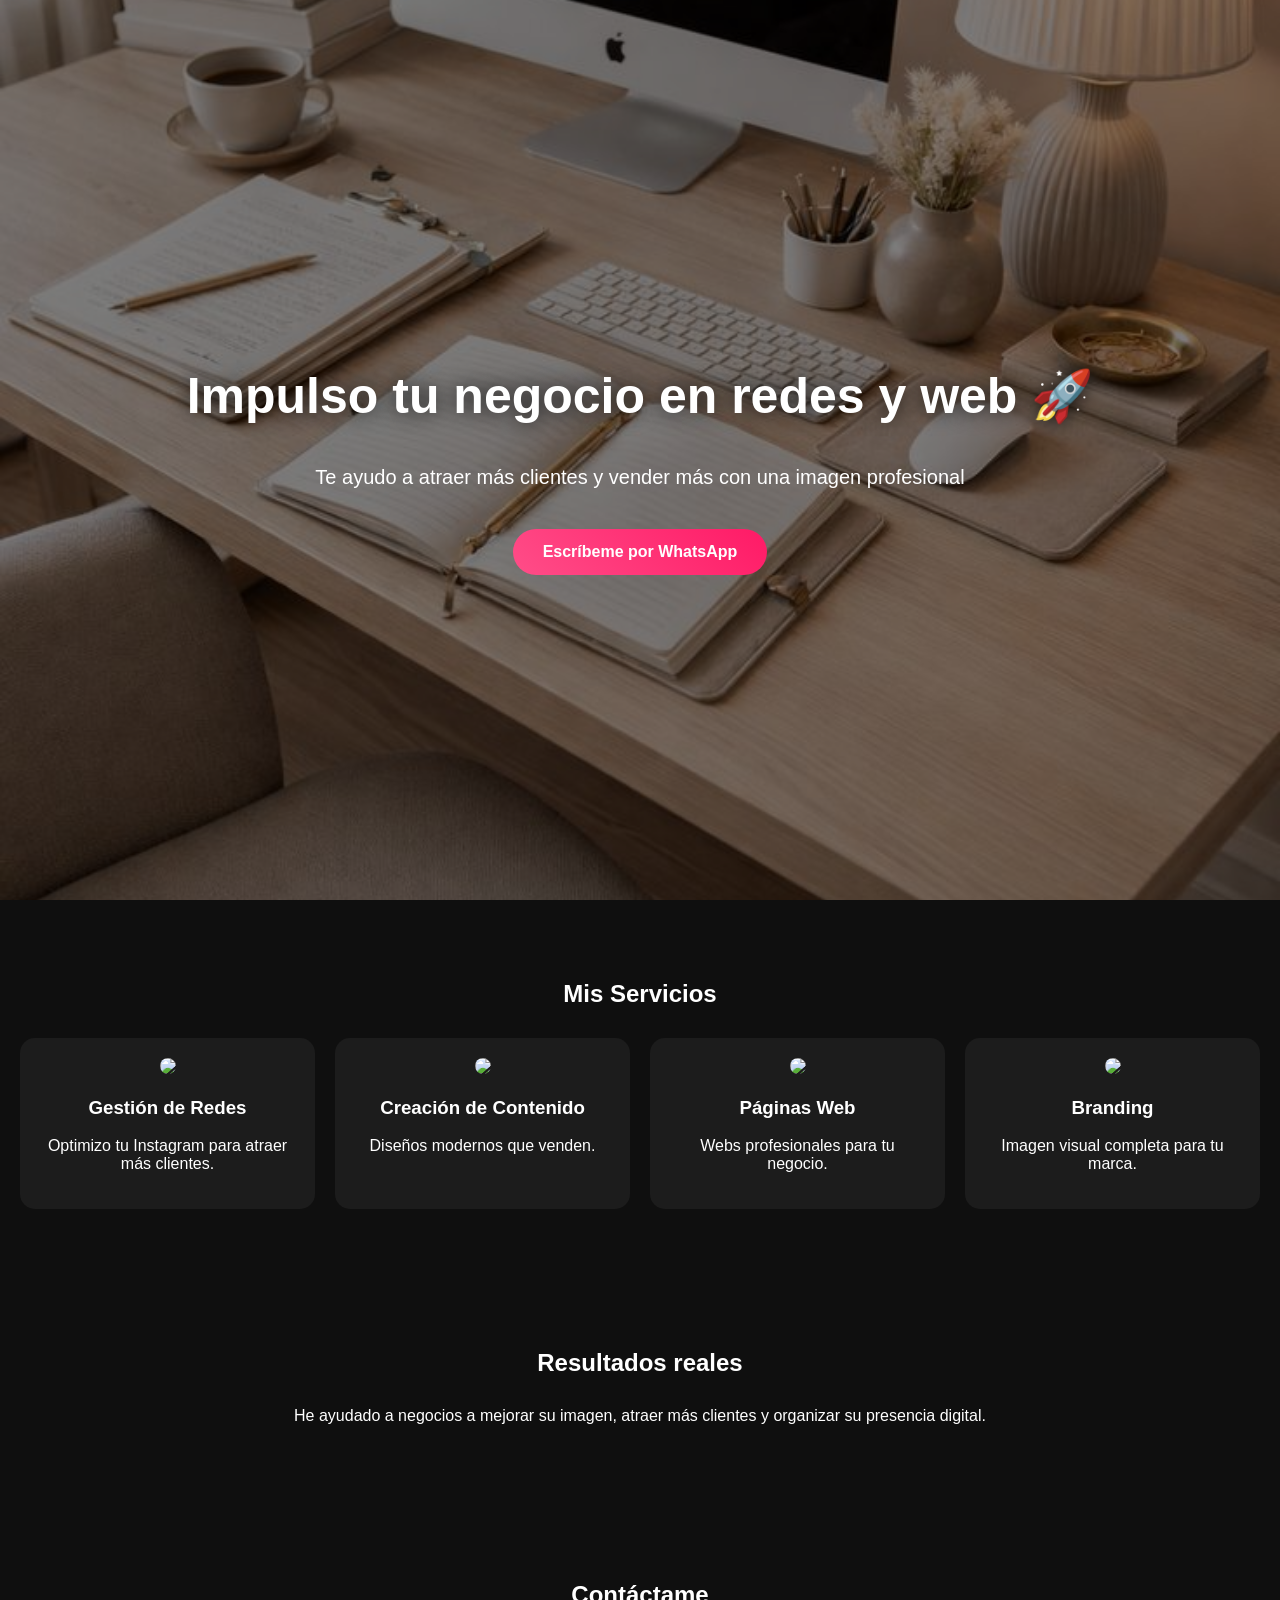
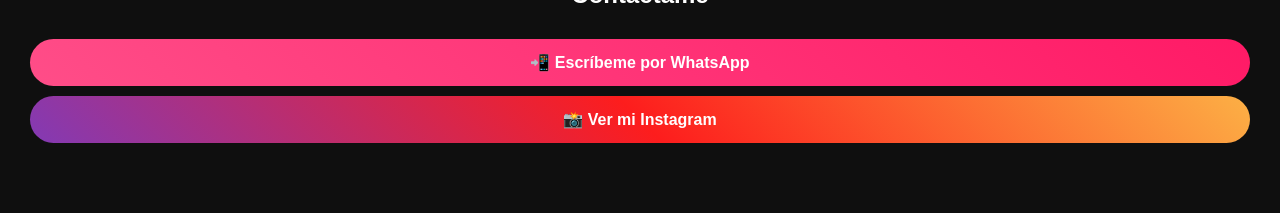
==== INDEX.HTML @ 1ae624b4 "Add files via upload" ====
<!DOCTYPE html>
<html lang="es">
<head>
<meta charset="UTF-8">
<meta name="viewport" content="width=device-width, initial-scale=1.0">
<title>Katiusca Digital Studio</title>
<style>

body {
    margin: 0;
    font-family: Arial, sans-serif;
    background: #0f0f0f;
    color: white;
}

/* PORTADA */
.hero::before {
    content: "";
    position: absolute;
    width: 100%;
    height: 100%;
    background: rgba(0,0,0,0.5);
}
.hero {
    height: 100vh;
    background: url('PORTADA.jpg') center/cover no-repeat;
    display: flex;
    align-items: center;
    justify-content: center;
    text-align: center;
    position: relative;
}

.hero h1 {
    font-size: 50px;
    text-shadow: 0px 0px 20px rgba(0,0,0,0.8);
}

.hero p {
    font-size: 20px;
}

.btn {
    background: linear-gradient(45deg, #ff4d88, #ff1a66);
    padding: 14px 30px;
    color: white;
    text-decoration: none;
    border-radius: 30px;
    display: inline-block;
    margin-top: 20px;
    font-weight: bold;
}
.btn-instagram {
    background: linear-gradient(45deg, #833ab4, #fd1d1d, #fcb045);
    padding: 14px 30px;
    color: black;
    text-decoration: none;
    border-radius: 30px;
    display: inline-block;
    margin-top: 15px;
    font-weight: bold;
}
/* SECCIONES */
.section {
    padding: 60px 20px;
    text-align: center;
}

h2 {
    margin-bottom: 30px;
}

/* SERVICIOS */
.services {
    display: grid;
    grid-template-columns: repeat(auto-fit, minmax(250px, 1fr));
    gap: 20px;
}

.card {
    background: #1c1c1c;
    padding: 20px;
    border-radius: 15px;
}
.card:hover {
    transform: scale(1.05);
    transition: 0.3s;
}
.card img {
    width: 100%;
    border-radius: 10px;
}

/* CONTACTO */
.contact a {
    display: block;
    margin: 10px;
    color: #ff4d88;
}
.section {
    padding: 60px 20px;
    text-align: center;
    animation: fadeIn 1s ease-in;
}

@keyframes fadeIn {
    from {
        opacity: 0;
        transform: translateY(20px);
    }
    to {
        opacity: 1;
        transform: translateY(0);
    }
}
.btn, .btn-instagram {
    color: white !important;
}
</style>
</head>

<body>

<!-- PORTADA -->
<section class="hero">
    <div style="position: relative; z-index: 2;">
        <h1>Impulso tu negocio en redes y web 🚀</h1>
        <p>Te ayudo a atraer más clientes y vender más con una imagen profesional</p>
       <a href="https://wa.me/18298365511" class="btn">Escríbeme por WhatsApp</a>
    </div>
</section>

<!-- SERVICIOS -->
<section class="section">
    <h2>Mis Servicios</h2>
    <div class="services">

        <div class="card">
            <img src="servicio1.jpg">
            <h3>Gestión de Redes</h3>
            <p>Optimizo tu Instagram para atraer más clientes.</p>
        </div>

        <div class="card">
            <img src="servicio2.jpg">
            <h3>Creación de Contenido</h3>
            <p>Diseños modernos que venden.</p>
        </div>

        <div class="card">
            <img src="servicio3.jpg">
            <h3>Páginas Web</h3>
            <p>Webs profesionales para tu negocio.</p>
        </div>

        <div class="card">
            <img src="servicio4.jpg">
            <h3>Branding</h3>
            <p>Imagen visual completa para tu marca.</p>
        </div>

    </div>
</section>

<!-- PORTAFOLIO -->
<section class="section">
    <h2>Resultados reales</h2>
    <p>He ayudado a negocios a mejorar su imagen, atraer más clientes y organizar su presencia digital.</p>
</section>

<!-- CONTACTO -->
<section class="section contact">
    <h2>Contáctame</h2>

    <a href="https://wa.me/18298365511" class="btn">
        📲 Escríbeme por WhatsApp
    </a>

    <a href="https://instagram.com/katiusca_studio" target="_blank" class="btn-instagram">
        📸 Ver mi Instagram
    </a>
</section>

</body>
</html>
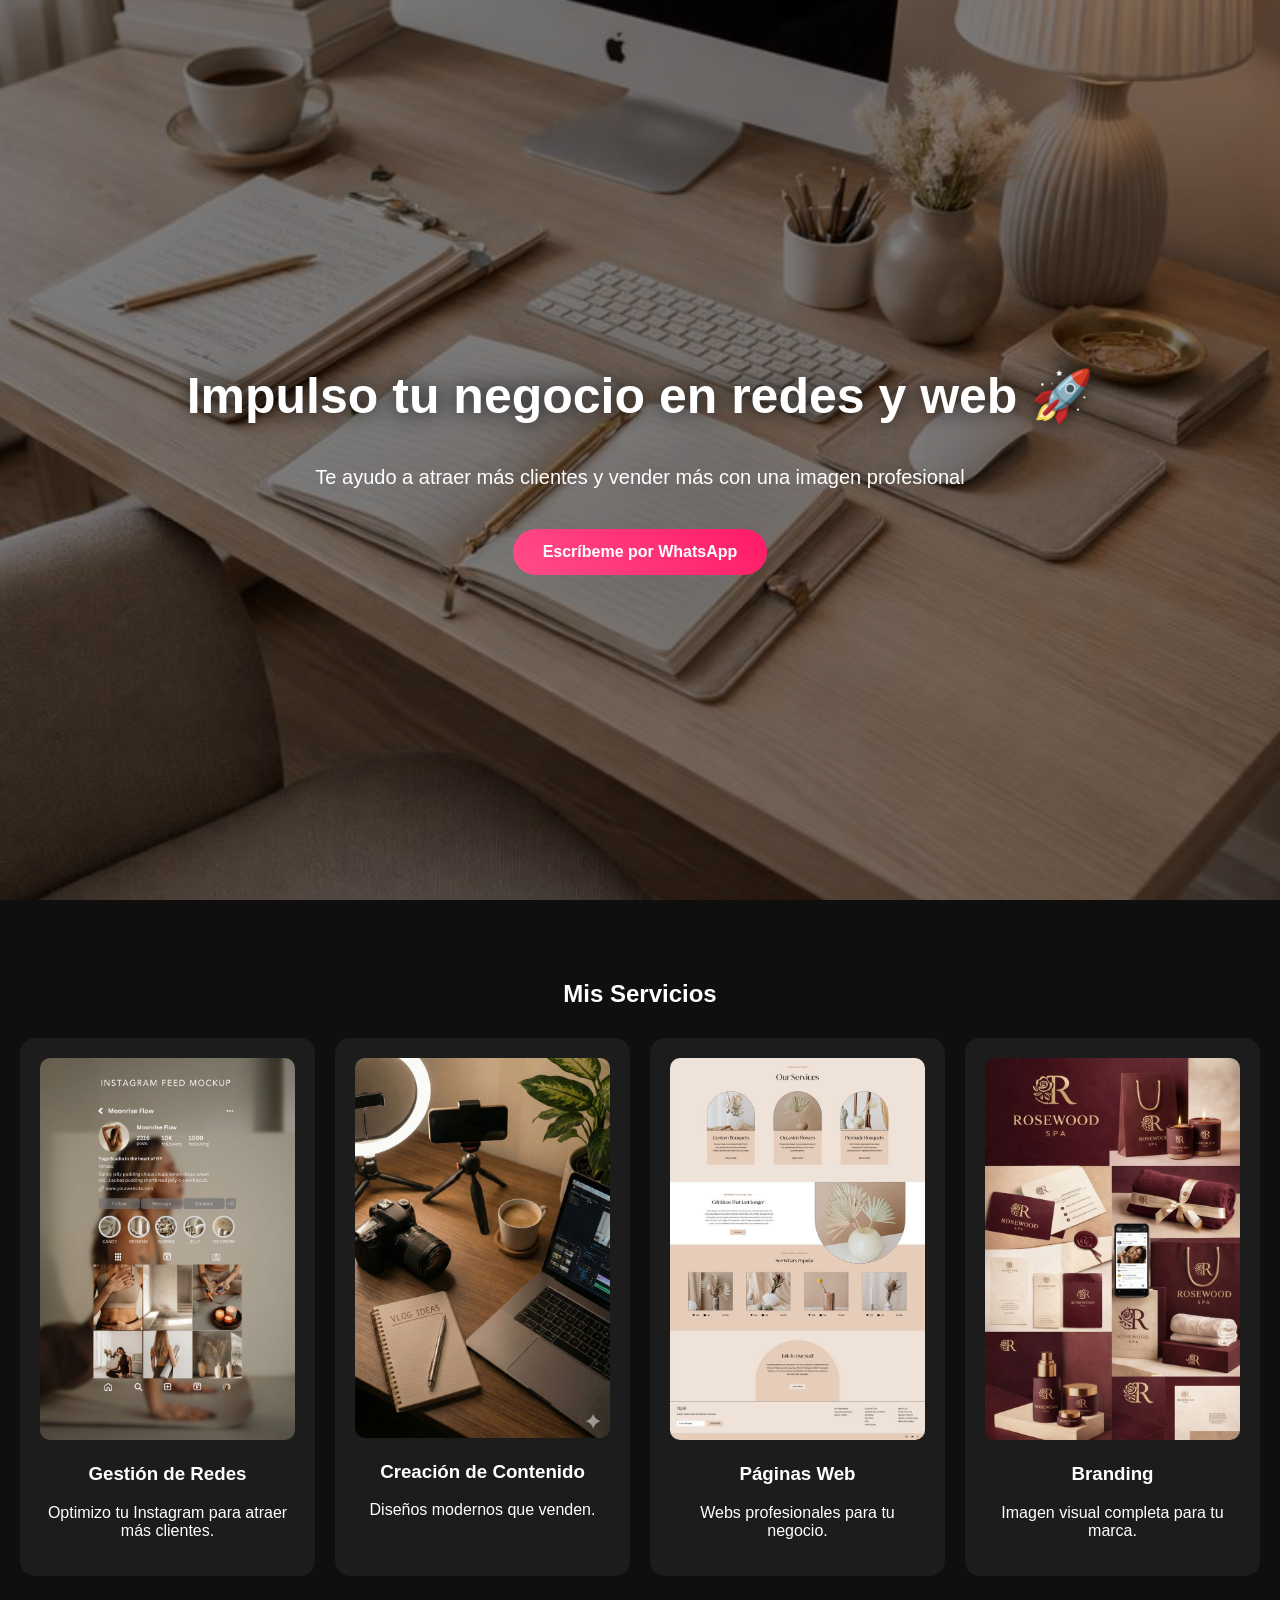
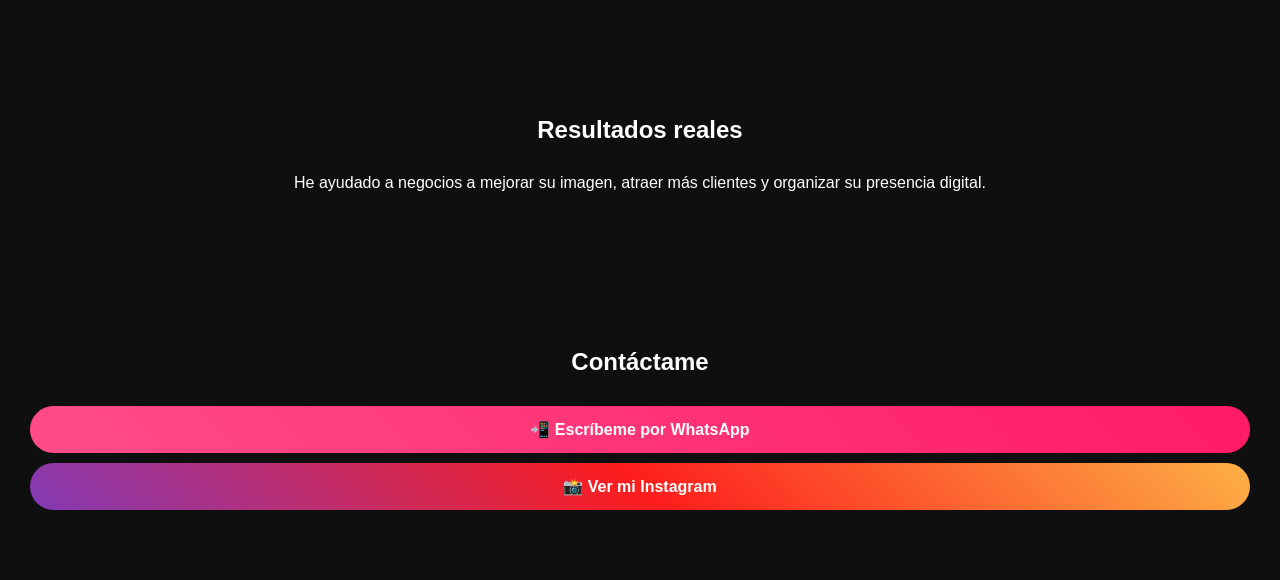
==== commit ea09de0d: "Add files via upload" ====
--- a/INDEX.HTML
+++ b/INDEX.HTML
@@ -23,12 +23,26 @@
 }
 .hero {
     height: 100vh;
-    background: url('PORTADA.jpg') center/cover no-repeat;
+    background: url('portada.jpg') no-repeat center center;
+    background-size: cover;
     display: flex;
     align-items: center;
     justify-content: center;
     text-align: center;
     position: relative;
+}
+
+.hero::before {
+    content: "";
+    position: absolute;
+    width: 100%;
+    height: 100%;
+    background: rgba(0,0,0,0.5);
+}
+
+.hero div {
+    position: relative;
+    z-index: 2;
 }
 
 .hero h1 {
